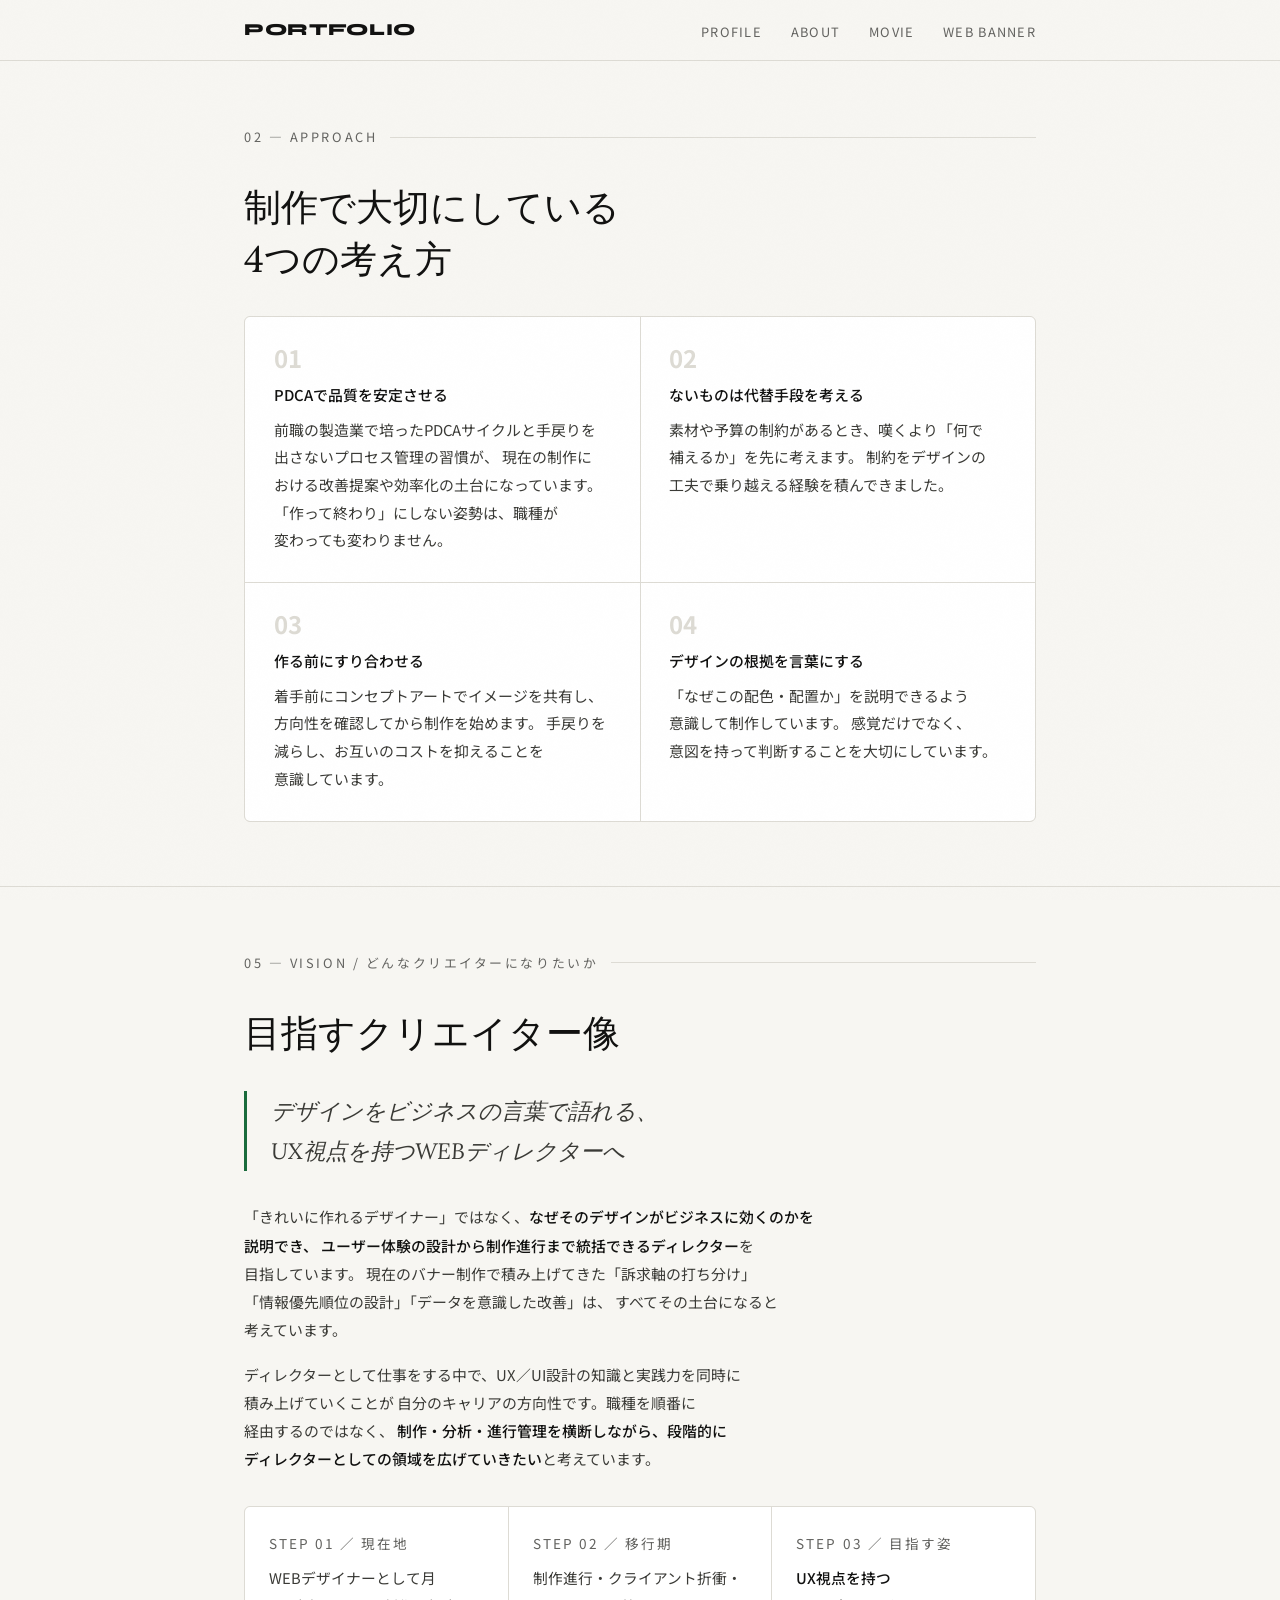
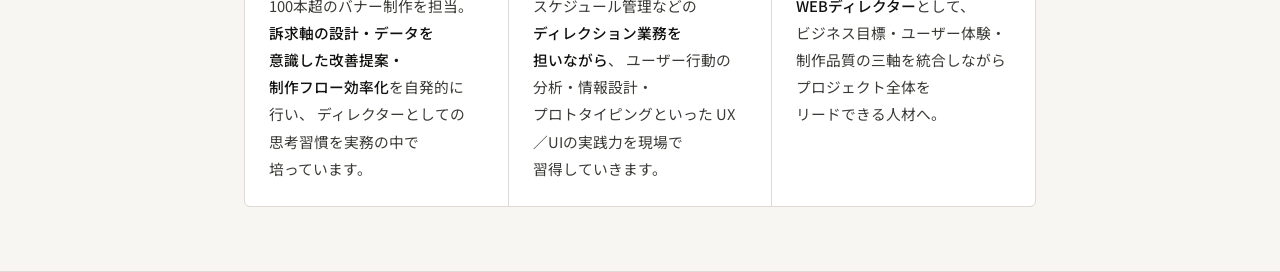
==== about.html @ 29c17f2f "Add files via upload" ====
<!DOCTYPE html>
<html lang="ja">
<head>
<meta charset="UTF-8">
<meta name="viewport" content="width=device-width, initial-scale=1.0">
<title>About | 田中純大 Portfolio</title>
<link href="https://fonts.googleapis.com/css2?family=Noto+Sans+JP:wght@300;400;500;700&family=Syne:wght@700;800&family=Lora:ital,wght@0,400;1,400&display=swap" rel="stylesheet">
<style>
  :root {
    --bg:        #f7f6f2;
    --bg2:       #ffffff;
    --bg3:       #efefeb;
    --border:    #dddbd4;
    --text:      #111110;
    --text-sub:  #3a3a36;
    --text-muted:#636360;
    --accent:    #1a6b3c;
    --accent-lt: #e8f4ed;
    --accent2:   #b45309;
    --accent2-lt:#fef3e2;
    --line:      1px solid var(--border);
    --radius:    6px;
    --max:       840px;
    --sans:      'Noto Sans JP', sans-serif;
    --display:   'Syne', sans-serif;
    --serif:     'Lora', serif;
  }

  *, *::before, *::after { box-sizing: border-box; margin: 0; padding: 0; }
  html { scroll-behavior: smooth; font-size: 16px; }
  body {
    background: var(--bg);
    color: var(--text);
    font-family: var(--sans);
    font-weight: 400;
    font-size: 1rem;
    line-height: 1.9;
    overflow-x: hidden;
  }

  /* PCでは確実にハンバーガーを非表示・ナビを表示 */
  @media (min-width: 769px) {
    .hamburger { display: none !important; }
    .mobile-menu { display: none !important; }
    .nav-links { display: flex !important; }
  }
  body::after {
    content: '';
    position: fixed;
    inset: 0;
    pointer-events: none;
    z-index: 9999;
    opacity: 0.018;
    background-image: url("data:image/svg+xml,%3Csvg xmlns='http://www.w3.org/2000/svg' width='400' height='400'%3E%3Cfilter id='g'%3E%3CfeTurbulence type='fractalNoise' baseFrequency='0.72' numOctaves='4' stitchTiles='stitch'/%3E%3CfeColorMatrix type='saturate' values='0'/%3E%3C/filter%3E%3Crect width='400' height='400' filter='url(%23g)'/%3E%3C/svg%3E");
    background-size: 200px 200px;
  }

  .wrap { max-width: var(--max); margin: 0 auto; padding: 0 1.5rem; }

  /* NAV */
  nav {
    position: sticky; top: 0; z-index: 100;
    background: rgba(247,246,242,0.94);
    backdrop-filter: blur(8px);
    border-bottom: var(--line);
  }
  .nav-inner {
    max-width: var(--max); margin: 0 auto; padding: 0 1.5rem;
    display: flex; justify-content: space-between; align-items: center;
    height: 54px;
  }
  .nav-logo {
    font-family: var(--display); font-size: 1rem; font-weight: 800;
    color: var(--text); text-decoration: none; letter-spacing: 0.04em;
  }
  /* HAMBURGER MENU */
  .hamburger {
    display: flex;
    flex-direction: column;
    justify-content: center;
    gap: 5px;
    width: 36px; height: 36px;
    background: none; border: none;
    cursor: pointer; padding: 4px;
    z-index: 200;
  }
  .hamburger span {
    display: block; width: 22px; height: 2px;
    background: var(--text); border-radius: 2px;
    transition: transform 0.3s, opacity 0.3s;
    transform-origin: center;
  }
  .hamburger.open span:nth-child(1) { transform: translateY(7px) rotate(45deg); }
  .hamburger.open span:nth-child(2) { opacity: 0; }
  .hamburger.open span:nth-child(3) { transform: translateY(-7px) rotate(-45deg); }

  /* モバイルメニュー */
  .mobile-menu {
    display: block;
    position: fixed;
    top: 60px; right: 0;
    width: 220px;
    background: var(--bg2);
    border-left: var(--line);
    border-bottom: var(--line);
    border-radius: 0 0 0 var(--radius);
    box-shadow: -4px 4px 20px rgba(0,0,0,0.08);
    z-index: 150;
    padding: 0.5rem 0;
    transform: translateX(100%);
    transition: transform 0.3s ease;
  }
  .mobile-menu.open { transform: translateX(0); }
  .mobile-menu a {
    display: block; padding: 1rem 1.5rem;
    font-size: 0.93rem; letter-spacing: 0.1em; text-transform: uppercase;
    color: var(--text-sub); text-decoration: none;
    border-bottom: var(--line); transition: background 0.2s, color 0.2s;
  }
  .mobile-menu a:last-child { border-bottom: none; }
  .mobile-menu a:hover { background: var(--accent-lt); color: var(--accent); }

  /* PCナビ：モバイルでは非表示 */
  .nav-links {
    display: none;
    list-style: none;
  }
  .nav-links a {
    font-size: 0.8rem; letter-spacing: 0.1em; text-transform: uppercase;
    color: var(--text-muted); text-decoration: none; transition: color 0.2s;
  }
  .nav-links a:hover { color: var(--accent); }

  /* NAV サイズ */
  .nav-inner { height: 60px; }
  .nav-logo { font-size: 1.05rem; }

  /* PC（769px以上）：ナビ表示、ハンバーガー非表示 */
  @media (min-width: 769px) {
    .hamburger { display: none; }
    .mobile-menu { display: none !important; }
    .nav-links { display: flex; gap: 1.8rem; }
  }
  .mobile-menu a { font-size: 0.92rem; padding: 1rem 1.5rem; }

  /* HERO */
  .hero { padding: 5rem 0 4rem; border-bottom: var(--line); }
  .hero-badge {
    display: inline-flex; align-items: center; gap: 0.5rem;
    background: var(--accent-lt); color: var(--accent);
    font-size: 0.85rem; font-weight: 500; letter-spacing: 0.1em;
    text-transform: uppercase; padding: 0.35rem 0.9rem;
    border-radius: 100px; margin-bottom: 2rem;
  }
  .hero-badge::before { content: '●'; font-size: 0.45rem; }
  .hero-name {
    font-family: var(--display); font-size: clamp(3rem, 10vw, 6rem);
    font-weight: 800; line-height: 1; letter-spacing: -0.01em;
    color: var(--text); margin-bottom: 0.3rem;
  }
  .hero-name-ja {
    font-size: 1rem; font-weight: 400; color: var(--text-muted);
    letter-spacing: 0.25em; margin-bottom: 2rem;
  }
  .hero-name-ja-sep { margin: 0 0.2em; }
  .hero-name-ja-sub { display: inline; }
  .hero-desc {
    font-size: 1.05rem; color: var(--text-sub); max-width: 540px;
    line-height: 2; margin-bottom: 1.5rem;
  }
  @media (max-width: 768px) {
    .hero { padding: 3rem 0 3rem; }
    .hero-name-ja { letter-spacing: 0.08em; line-height: 1.8; }
    .hero-name-ja-sep { display: none; }
    .hero-name-ja-sub { display: block; font-size: 0.9rem; margin-top: 0.15rem; letter-spacing: 0.05em; }
    .hero-desc { font-size: 0.97rem; }
  }
  .hero-desc strong { color: var(--text); font-weight: 500; }

  /* ── VISION BOX ── */
  .hero-vision {
    background: var(--bg2); border: var(--line); border-left: 3px solid var(--accent);
    border-radius: var(--radius); padding: 1.2rem 1.5rem;
    max-width: 540px; margin-bottom: 2rem;
  }
  .hero-vision-label {
    font-size: 0.85rem; letter-spacing: 0.18em; text-transform: uppercase;
    color: var(--accent); font-weight: 500; margin-bottom: 0.4rem;
  }
  .hero-vision-text {
    font-size: 0.93rem; color: var(--text-sub); line-height: 1.85;
  }
  .hero-vision-text strong { color: var(--text); font-weight: 500; }

  .hero-chips { display: flex; flex-wrap: wrap; gap: 0.5rem; }
  .chip {
    font-size: 0.85rem; padding: 0.3rem 0.8rem; border-radius: 100px;
    border: var(--line); color: var(--text-sub); background: var(--bg2);
  }
  .chip.hi {
    background: var(--accent-lt); border-color: var(--accent);
    color: var(--accent); font-weight: 500;
  }
  .chip.ai {
    background: var(--accent2-lt);
    border-color: var(--accent2);
    color: var(--accent2);
    font-weight: 500;
  }

  /* SECTION */
  .sec { padding: 4rem 0; border-bottom: var(--line); }
  .sec-label {
    font-size: 0.8rem; letter-spacing: 0.2em; text-transform: uppercase;
    color: var(--text-muted); margin-bottom: 2rem;
    display: flex; align-items: center; gap: 0.8rem;
  }
  .sec-label::after { content:''; flex:1; height:1px; background:var(--border); }
  .sec-title {
    font-family: var(--serif); font-size: clamp(1.6rem, 3.8vw, 2.3rem);
    font-weight: 400; line-height: 1.4; color: var(--text); margin-bottom: 2rem;
    text-wrap: pretty;
    word-break: keep-all;
    overflow-wrap: break-word;
  }
  @media (max-width: 768px) {
    .sec-title { font-size: 1.35rem; line-height: 1.55; }
  }

  /* 日本語テキスト共通設定 */
  p, li, td, .work-desc, .about-body, .strength-body,
  .philosophy-body, .vision-cell-text, .banner-caption,
  .hero-desc, .hero-vision-text {
    overflow-wrap: break-word;
    line-break: strict;
    word-break: auto-phrase;
  }

  /* PC：1行あたりの文字数を適切に制限 */
  .about-body p,
  .work-desc,
  .strength-body,
  .philosophy-body p,
  .vision-cell-text {
    max-width: 52em;
  }

  /* スマホ：余白を確保して行長を短くする */
  @media (max-width: 768px) {
    .wrap { padding: 0 1.2rem; }
    .about-body p,
    .work-desc,
    .strength-body,
    .philosophy-body p,
    .vision-cell-text,
    .hero-desc,
    .hero-vision-text {
      max-width: 100%;
      font-size: 0.97rem;
      line-height: 2;
    }
    .work-body { padding: 1.2rem; }
    .strength-cell { padding: 1.4rem; }
    .banner-caption { font-size: 0.82rem; line-height: 1.7; }
  }

  /* ABOUT */
  .about-grid {
    display: grid; grid-template-columns: 3fr 2fr;
    gap: 3rem; align-items: start;
  }
  @media (max-width: 768px) { .about-grid { grid-template-columns: 1fr; gap: 2rem; } }
  .about-body { color: var(--text-sub); }
  .about-body p + p { margin-top: 1.2rem; }
  .about-body strong { color: var(--text); font-weight: 500; }

  /* BACK TO TOP */
  .back-to-top {
    position: fixed;
    bottom: 1.8rem; right: 1.8rem;
    width: 46px; height: 46px;
    background: var(--accent);
    border: none; border-radius: 50%;
    cursor: pointer;
    display: flex; align-items: center; justify-content: center;
    box-shadow: 0 4px 14px rgba(26,107,60,0.35);
    opacity: 0;
    transform: translateY(12px);
    transition: opacity 0.3s, transform 0.3s, background 0.2s;
    z-index: 999;
    pointer-events: none;
  }
  .back-to-top.show {
    opacity: 1;
    transform: translateY(0);
    pointer-events: auto;
  }
  .back-to-top:hover { background: #145730; }
  .back-to-top svg { width: 18px; height: 18px; fill: none; stroke: #fff; stroke-width: 2.2; stroke-linecap: round; stroke-linejoin: round; }

  /* CAREER TIMELINE */
  .career-timeline {
    display: flex; flex-direction: column;
    position: relative; padding-left: 1.4rem;
  }
  .career-timeline::before {
    content: ''; position: absolute;
    left: 5px; top: 6px; bottom: 6px;
    width: 1px; background: var(--border);
  }
  .ct-item {
    display: flex; gap: 0.8rem; align-items: flex-start;
    position: relative; padding-bottom: 1.3rem;
  }
  .ct-item:last-child { padding-bottom: 0; }
  .ct-dot {
    width: 11px; height: 11px; border-radius: 50%;
    background: var(--bg2); border: 2px solid var(--border);
    flex-shrink: 0; margin-top: 0.25rem;
    position: absolute; left: -1.4rem;
  }
  .ct-dot-now { border-color: var(--accent); background: var(--accent); }
  .ct-content { display: flex; flex-direction: column; gap: 0.15rem; }
  .ct-year { font-size: 0.72rem; font-weight: 700; color: var(--text-muted); letter-spacing: 0.05em; }
  .ct-text { font-size: 0.8rem; color: var(--text-sub); line-height: 1.6; }

  .skill-block { display: flex; flex-direction: column; gap: 1.3rem; }
  .skill-head {
    display: flex; justify-content: space-between;
    font-size: 0.85rem; margin-bottom: 0.4rem; color: var(--text-sub);
  }
  .skill-head span:last-child { color: var(--text-muted); font-size: 0.7rem; }
  .skill-track { height: 3px; background: var(--border); border-radius: 3px; overflow: hidden; }
  .skill-fill {
    height: 100%; background: linear-gradient(90deg, var(--accent), #2d9e5e);
    border-radius: 3px;
  }

  /* EXPERIENCE TABLE — 担当範囲の明示 */
  .exp-table {
    width: 100%; border-collapse: collapse; font-size: 0.93rem;
    margin-top: 1.5rem;
  }
  .exp-table th {
    text-align: left; font-size: 0.8rem; letter-spacing: 0.12em;
    text-transform: uppercase; color: var(--text-muted); font-weight: 400;
    padding: 0 0.8rem 0.6rem; border-bottom: var(--line);
  }
  .exp-table th:first-child { padding-left: 0; }
  .exp-table td {
    padding: 0.7rem 0.8rem; border-bottom: var(--line);
    vertical-align: top; color: var(--text-sub); line-height: 1.7;
  }
  .exp-table td:first-child { padding-left: 0; color: var(--text); font-weight: 500; white-space: nowrap; }
  .exp-table tr:last-child td { border-bottom: none; }

  /* STRENGTH CARDS */
  .strength-grid {
    display: grid; grid-template-columns: repeat(2, 1fr);
    gap: 1px; background: var(--border);
    border: var(--line); border-radius: var(--radius); overflow: hidden;
  }
  @media (max-width: 768px) { .strength-grid { grid-template-columns: 1fr; } }
  .strength-cell { background: var(--bg2); padding: 1.8rem; }
  .strength-num {
    font-size: 1.5rem; font-weight: 700;
    color: var(--border); line-height: 1; margin-bottom: 0.7rem;
  }
  .strength-title { font-size: 0.93rem; font-weight: 500; color: var(--text); margin-bottom: 0.4rem; }
  .strength-body { font-size: 0.93rem; color: var(--text-sub); line-height: 1.85; }
  .strength-body strong { color: var(--text); font-weight: 500; }

  /* WORK CARDS */
  .works-stack { display: flex; flex-direction: column; gap: 1.5rem; }
  .work-card {
    background: var(--bg2); border: var(--line); border-radius: var(--radius);
    overflow: hidden; transition: box-shadow 0.25s, border-color 0.25s;
  }
  .work-card:hover { border-color: var(--accent); box-shadow: 0 4px 20px rgba(26,107,60,0.07); }
  .work-inner { display: grid; grid-template-columns: 180px 1fr; }
  @media (max-width: 768px) { .work-inner { grid-template-columns: 1fr; } }
  .work-thumb {
    background: var(--bg3); display: flex; flex-direction: column;
    align-items: center; justify-content: center; gap: 0.4rem;
    padding: 1.5rem; border-right: var(--line); min-height: 160px;
  }
  @media (max-width: 768px) { .work-thumb { border-right: none; border-bottom: var(--line); min-height: 90px; } }
  .work-thumb-icon { font-size: 1.6rem; }
  .work-thumb-label { font-size: 0.62rem; color: var(--text-muted); letter-spacing: 0.1em; text-transform: uppercase; text-align: center; }
  .work-body { padding: 1.6rem; }
  .work-cat {
    font-size: 0.8rem; letter-spacing: 0.1em; text-transform: uppercase;
    color: var(--accent2); font-weight: 500; margin-bottom: 0.4rem;
    line-height: 1.7;
  }
  .work-cat .work-date {
    display: inline;
    font-weight: 300; letter-spacing: 0;
    text-transform: none;
  }
  @media (max-width: 768px) {
    .work-cat .work-date { display: block; font-size: 0.82rem; margin-top: 0.1rem; }
  }
  .work-title {
    font-family: var(--serif); font-size: 1.15rem; font-weight: 400;
    margin-bottom: 0.6rem; line-height: 1.5;
    text-wrap: pretty;
  }
  .work-desc { font-size: 0.9rem; color: var(--text-sub); line-height: 1.85; margin-bottom: 1rem; }
  .work-desc strong { color: var(--text); font-weight: 500; }

  /* ── 担当範囲バッジ ── */
  .work-scope {
    background: var(--bg3); border: var(--line); border-radius: 4px;
    padding: 0.7rem 1rem; margin-bottom: 1rem;
    font-size: 0.85rem; color: var(--text-sub);
  }
  .work-scope-label {
    font-size: 0.62rem; letter-spacing: 0.15em; text-transform: uppercase;
    color: var(--text-muted); display: block; margin-bottom: 0.3rem;
  }
  .scope-row { display: flex; flex-wrap: wrap; gap: 0.3rem; }
  .scope-tag {
    font-size: 0.8rem; padding: 0.15rem 0.55rem;
    background: var(--bg2); border: var(--line); border-radius: 3px;
    color: var(--text-sub);
  }
  .scope-tag.mine {
    background: var(--accent-lt); border-color: var(--accent);
    color: var(--accent); font-weight: 500;
  }

  .work-tags { display: flex; flex-wrap: wrap; gap: 0.4rem; margin-bottom: 0.8rem; }
  .work-tag { font-size: 0.85rem; padding: 0.2rem 0.6rem; border: var(--line); color: var(--text-muted); border-radius: 3px; }
  .work-link {
    display: inline-flex; align-items: center; gap: 0.4rem;
    font-size: 0.85rem; color: var(--accent); text-decoration: none;
    font-weight: 500;
  }
  .work-link:hover { text-decoration: underline; }
  .work-link::after { content: '↗'; font-size: 0.8rem; }

  /* BANNER */
  .banner-intro { font-size: 0.93rem; color: var(--text-sub); line-height: 1.85; margin-bottom: 2rem; max-width: 100%; }
  .banner-intro strong { color: var(--text); font-weight: 500; }
  .banner-grid {
    display: grid; grid-template-columns: repeat(2, 1fr);
    gap: 0.8rem; margin-bottom: 1.5rem;
  }
  @media (max-width: 768px) { .banner-grid { grid-template-columns: 1fr; } }
  .banner-card {
    background: var(--bg2); border: var(--line); border-radius: var(--radius);
    overflow: hidden; transition: border-color 0.2s, box-shadow 0.2s;
  }
  .banner-card:hover { border-color: var(--accent); box-shadow: 0 2px 10px rgba(26,107,60,0.08); }
  .banner-thumb {
    aspect-ratio: 5/4; background: var(--bg3);
    display: flex; align-items: center; justify-content: center;
    font-size: 0.85rem; color: var(--text-muted);
  }
  .banner-caption { padding: 0.6rem 0.7rem; font-size: 0.8rem; color: var(--text-muted); line-height: 1.5; border-top: var(--line); }
  .banner-caption strong { display: block; color: var(--text-sub); font-size: 0.85rem; margin-bottom: 0.1rem; }

  /* 制作プロセス：正円モチーフ */
  .process-circle-wrap {
    margin-bottom: 2rem;
    padding: 2rem 1.5rem;
    background: var(--bg2);
    border: var(--line);
    border-radius: var(--radius);
  }
  .process-box-title {
    font-size: 0.7rem; letter-spacing: 0.15em; text-transform: uppercase;
    color: var(--text-muted); font-weight: 500; margin-bottom: 0;
  }
  .process-circle-row {
    display: flex; align-items: flex-start;
    justify-content: center;
    margin-top: 1.5rem;
    flex-wrap: nowrap; overflow-x: auto;
  }
  @media (max-width: 768px) {
    .process-circle-row {
      flex-direction: column;
      align-items: stretch;
      overflow-x: visible;
      gap: 0;
    }
  }
  .process-circle-item {
    display: flex; flex-direction: column;
    align-items: center; flex: 1; min-width: 80px;
  }
  @media (max-width: 768px) {
    .process-circle-item {
      flex-direction: row;
      align-items: center;
      min-width: unset;
      gap: 1rem;
      padding: 0.8rem 0;
      border-bottom: var(--line);
    }
    .process-circle-item:last-child { border-bottom: none; }
  }
  .process-circle {
    width: 52px; height: 52px; border-radius: 50%;
    background: var(--accent-lt); border: 2px solid var(--accent);
    display: flex; align-items: center; justify-content: center;
    flex-shrink: 0; position: relative; z-index: 1;
  }
  .process-circle-last { background: var(--accent); }
  .process-circle-last .process-circle-num { color: #fff; }
  .process-circle-num {
    font-size: 0.8rem; font-weight: 700;
    color: var(--accent); letter-spacing: 0.05em;
  }
  .process-circle-line {
    width: 1px; height: 10px;
    background: var(--accent); opacity: 0.3;
  }
  @media (max-width: 768px) { .process-circle-line { display: none; } }
  .process-circle-label {
    font-size: 0.85rem; color: var(--text-sub);
    text-align: center; line-height: 1.5; padding: 0 0.2rem;
  }
  @media (max-width: 768px) {
    .process-circle-label { text-align: left; font-size: 0.93rem; }
  }
  .process-connector {
    flex: 1; height: 2px;
    background: var(--accent); opacity: 0.2;
    margin-top: 25px; min-width: 10px;
  }
  @media (max-width: 768px) {
    .process-connector { display: none; }
  }
  .banner-note {
    background: var(--accent-lt); border: 1px solid var(--accent);
    border-radius: var(--radius); padding: 1.2rem 1.4rem;
    font-size: 0.93rem; color: var(--text-sub); line-height: 1.85;
  }
  .banner-note strong { color: var(--accent); font-weight: 500; }

  /* STANCE */
  .philosophy-quote {
    font-family: var(--serif); font-size: clamp(1.05rem, 2.5vw, 1.4rem);
    font-style: italic; color: var(--text-sub); line-height: 1.8;
    border-left: 3px solid var(--accent); padding-left: 1.5rem; margin: 2rem 0;
  }
  .philosophy-body { font-size: 0.93rem; color: var(--text-sub); line-height: 1.9; max-width: 580px; }
  .philosophy-body p + p { margin-top: 1rem; }
  .philosophy-body strong { color: var(--text); font-weight: 500; }

  /* VISION SECTION */
  .vision-grid {
    display: grid; grid-template-columns: repeat(2, 1fr);
    gap: 1px; background: var(--border);
    border: var(--line); border-radius: var(--radius); overflow: hidden;
    margin-top: 2rem;
  }
  @media (max-width: 768px) { .vision-grid { grid-template-columns: 1fr !important; } }
  .vision-cell { background: var(--bg2); padding: 1.5rem; }
  .vision-cell-label {
    font-size: 0.85rem; letter-spacing: 0.15em; text-transform: uppercase;
    color: var(--text-muted); margin-bottom: 0.5rem;
  }
  .vision-cell-text { font-size: 0.92rem; color: var(--text-sub); line-height: 1.85; }
  .vision-cell-text strong { color: var(--text); font-weight: 500; }

  /* NOTION GUIDE */
  .notion-guide {
    margin-top: 2.5rem; background: var(--bg2); border: var(--line);
    border-radius: var(--radius); padding: 1.5rem 1.8rem;
  }
  .notion-guide-title {
    font-size: 0.8rem; letter-spacing: 0.15em; text-transform: uppercase;
    color: var(--text-muted); font-weight: 400; margin-bottom: 1.2rem;
  }
  .notion-step {
    display: flex; gap: 1rem; padding: 0.9rem 0;
    border-bottom: var(--line); font-size: 0.81rem; color: var(--text-sub); line-height: 1.8;
  }
  .notion-step:last-child { border-bottom: none; }
  .notion-step-n { font-family: var(--display); font-size: 1rem; font-weight: 800; color: var(--accent2); min-width: 1.4rem; }
  .notion-step strong { color: var(--text); font-weight: 500; }

  /* FOOTER */
  footer { border-top: var(--line); padding: 2rem 0; }
  .footer-inner {
    max-width: var(--max); margin: 0 auto; padding: 0 1.5rem;
    display: flex; justify-content: space-between; align-items: center;
    font-size: 0.85rem; color: var(--text-muted); letter-spacing: 0.05em;
  }

  .sp-only { display: none; }
  @media (max-width: 768px) { .sp-only { display: block; } }
  #about    { background: var(--bg2); }
  #why      { background: var(--bg3); }
  #works    { background: var(--bg2); }
  #banner   { background: #f0f5f1; }
  #stance   { background: var(--bg2); }


  .reveal {
    opacity: 0;
    transform: translateY(24px);
    transition: opacity 0.6s ease, transform 0.6s ease;
  }
  .reveal.visible {
    opacity: 1;
    transform: translateY(0);
  }
  .reveal-delay-1 { transition-delay: 0.1s; }
  .reveal-delay-2 { transition-delay: 0.2s; }
  .reveal-delay-3 { transition-delay: 0.3s; }
  .reveal-delay-4 { transition-delay: 0.4s; }

  /* バナー画像フェードイン */
  .banner-img-fade {
    opacity: 0;
    transition: opacity 0.8s ease;
  }
  .banner-img-fade.visible {
    opacity: 1;
  }
</style>
</head>
<body>

<!-- NAV -->
<nav aria-label="メインナビゲーション">
  <div class="nav-inner">
    <a class="nav-logo" href="index.html">PORTFOLIO</a>
    <ul class="nav-links">
      <li><a href="profile.html">Profile</a></li>
      <li><a href="about.html">About</a></li>
      <li><a href="movie.html">Movie</a></li>
      <li><a href="banner.html">Web Banner</a></li>
    </ul>
    <button class="hamburger" id="hamburger" aria-label="メニューを開く" aria-expanded="false">
      <span></span><span></span><span></span>
    </button>
  </div>
</nav>

<!-- モバイルメニュー -->
<div class="mobile-menu" id="mobileMenu" role="navigation" aria-label="モバイルメニュー">
  <a href="profile.html">Profile</a>
  <a href="about.html">About</a>
  <a href="movie.html">Movie</a>
  <a href="banner.html">Web Banner</a>
</div>


<!-- MAIN -->
<main>
<section id="approach" class="sec" aria-labelledby="why-title">
  <div class="wrap">
    <p class="sec-label">02 — Approach</p>
    <h2 class="sec-title" id="why-title">制作で大切にしている<br>4つの考え方</h2>
    <div class="strength-grid" role="list">

      <div class="strength-cell" role="listitem">
        <div class="strength-num" aria-hidden="true">01</div>
        <h3 class="strength-title">PDCAで品質を安定させる</h3>
        <p class="strength-body">
          前職の製造業で培ったPDCAサイクルと手戻りを出さないプロセス管理の習慣が、
          現在の制作における改善提案や効率化の土台になっています。
          「作って終わり」にしない姿勢は、職種が変わっても変わりません。
        </p>
      </div>

      <div class="strength-cell" role="listitem">
        <div class="strength-num" aria-hidden="true">02</div>
        <h3 class="strength-title">ないものは代替手段を考える</h3>
        <p class="strength-body">
          素材や予算の制約があるとき、嘆くより「何で補えるか」を先に考えます。
          制約をデザインの工夫で乗り越える経験を積んできました。
        </p>
      </div>

      <div class="strength-cell" role="listitem">
        <div class="strength-num" aria-hidden="true">03</div>
        <h3 class="strength-title">作る前にすり合わせる</h3>
        <p class="strength-body">
          着手前にコンセプトアートでイメージを共有し、方向性を確認してから制作を始めます。
          手戻りを減らし、お互いのコストを抑えることを意識しています。
        </p>
      </div>

      <div class="strength-cell" role="listitem">
        <div class="strength-num" aria-hidden="true">04</div>
        <h3 class="strength-title">デザインの根拠を言葉にする</h3>
        <p class="strength-body">
          「なぜこの配色・配置か」を説明できるよう意識して制作しています。
          感覚だけでなく、意図を持って判断することを大切にしています。
        </p>
      </div>

    </div>
  </div>
</section>

<!-- STANCE -->
<section id="vision" class="sec" aria-labelledby="stance-title">
  <div class="wrap">
    <p class="sec-label">05 — Vision / どんなクリエイターになりたいか</p>
    <h2 class="sec-title" id="stance-title">目指すクリエイター像</h2>

    <blockquote class="philosophy-quote">
      デザインをビジネスの言葉で語れる、<br>
      UX視点を持つWEBディレクターへ
    </blockquote>

    <div class="philosophy-body">
      <p>
        「きれいに作れるデザイナー」ではなく、<strong>なぜそのデザインがビジネスに効くのかを説明でき、
        ユーザー体験の設計から制作進行まで統括できるディレクター</strong>を目指しています。
        現在のバナー制作で積み上げてきた「訴求軸の打ち分け」「情報優先順位の設計」「データを意識した改善」は、
        すべてその土台になると考えています。
      </p>
      <p>
        ディレクターとして仕事をする中で、UX／UI設計の知識と実践力を同時に積み上げていくことが
        自分のキャリアの方向性です。職種を順番に経由するのではなく、
        <strong>制作・分析・進行管理を横断しながら、段階的にディレクターとしての領域を広げていきたい</strong>と考えています。
      </p>
    </div>

    <div class="vision-grid" role="list" aria-label="キャリアステップ" style="grid-template-columns:repeat(3,1fr)">
      <div class="vision-cell" role="listitem">
        <p class="vision-cell-label">Step 01 ／ 現在地</p>
        <p class="vision-cell-text">
          WEBデザイナーとして月100本超のバナー制作を担当。
          <strong>訴求軸の設計・データを意識した改善提案・制作フロー効率化</strong>を自発的に行い、
          ディレクターとしての思考習慣を実務の中で培っています。
        </p>
      </div>
      <div class="vision-cell" role="listitem">
        <p class="vision-cell-label">Step 02 ／ 移行期</p>
        <p class="vision-cell-text">
          制作進行・クライアント折衝・スケジュール管理などの<strong>ディレクション業務を担いながら</strong>、
          ユーザー行動の分析・情報設計・プロトタイピングといった
          UX／UIの実践力を現場で習得していきます。
        </p>
      </div>
      <div class="vision-cell" role="listitem">
        <p class="vision-cell-label">Step 03 ／ 目指す姿</p>
        <p class="vision-cell-text">
          <strong>UX視点を持つWEBディレクター</strong>として、
          ビジネス目標・ユーザー体験・制作品質の三軸を統合しながら
          プロジェクト全体をリードできる人材へ。
        </p>
      </div>
    </div>
  </div>
</section>
</main>
<!-- トップへ戻るボタン -->
<button class="back-to-top" id="backToTop" aria-label="ページトップへ戻る">
  <svg viewBox="0 0 24 24"><polyline points="18 15 12 9 6 15"></polyline></svg>
</button>

<script>
  // トップへ戻るボタン
  const backToTop = document.getElementById('backToTop');
  window.addEventListener('scroll', () => {
    if (window.scrollY > 400) {
      backToTop.classList.add('show');
    } else {
      backToTop.classList.remove('show');
    }
  });
  backToTop.addEventListener('click', () => {
    window.scrollTo({ top: 0, behavior: 'smooth' });
  });

  // ハンバーガーメニュー
  const hamburger = document.getElementById('hamburger');
  const mobileMenu = document.getElementById('mobileMenu');

  hamburger.addEventListener('click', () => {
    const isOpen = mobileMenu.classList.toggle('open');
    hamburger.classList.toggle('open');
    hamburger.setAttribute('aria-expanded', isOpen);
  });

  function closeMenu() {
    mobileMenu.classList.remove('open');
    hamburger.classList.remove('open');
    hamburger.setAttribute('aria-expanded', false);
  }

  // メニュー内リンク：閉じるだけ（ページ遷移はブラウザに任せる）
  mobileMenu.querySelectorAll('a').forEach(link => {
    link.addEventListener('click', (e) => {
      closeMenu();
    });
  });
        }, 50);
      }
    });
  });

      }
    });
  });

  // メニュー外タップで閉じる
  document.addEventListener('click', (e) => {
    if (!hamburger.contains(e.target) && !mobileMenu.contains(e.target)) {
      closeMenu();
    }
  });

  // スクロールアニメーション
  const observer = new IntersectionObserver((entries) => {
    entries.forEach(entry => {
      if (entry.isIntersecting) {
        entry.target.classList.add('visible');
      }
    });
  }, { threshold: 0.12 });

  // アニメーション対象を自動で登録
  document.querySelectorAll(
    '.sec-label, .sec-title, .about-body, .skill-block, .exp-table, ' +
    '.strength-cell, .work-card, .banner-card, .banner-intro, .process-box, ' +
    '.banner-note, .philosophy-quote, .philosophy-body, .vision-cell'
  ).forEach((el, i) => {
    el.classList.add('reveal');
    const siblings = Array.from(el.parentElement.children);
    const idx = siblings.indexOf(el) % 4;
    if (idx > 0) el.classList.add(`reveal-delay-${idx}`);
    observer.observe(el);
  });

  // バナー画像フェードイン（不透明度のみ・遅延あり）
  const imgObserver = new IntersectionObserver((entries) => {
    entries.forEach(entry => {
      if (entry.isIntersecting) {
        const img = entry.target;
        const siblings = Array.from(img.closest('.banner-grid').querySelectorAll('.banner-img-fade'));
        const idx = siblings.indexOf(img);
        setTimeout(() => img.classList.add('visible'), idx * 80);
        imgObserver.unobserve(img);
      }
    });
  }, { threshold: 0.1 });

  document.querySelectorAll('.banner-img-fade').forEach(img => imgObserver.observe(img));

  // ── スクロール進捗バー ──
  const progressBar = document.createElement('div');
  progressBar.style.cssText = `
    position: fixed; top: 0; left: 0; height: 3px; width: 0%;
    background: linear-gradient(90deg, var(--accent), var(--accent2));
    z-index: 9999; transition: width 0.1s linear;
    pointer-events: none;
  `;
  document.body.appendChild(progressBar);

  window.addEventListener('scroll', () => {
    const scrollTop = window.scrollY;
    const docHeight = document.documentElement.scrollHeight - window.innerHeight;
    const progress = docHeight > 0 ? (scrollTop / docHeight) * 100 : 0;
    progressBar.style.width = progress + '%';
  });
</script>

</body>
</html>
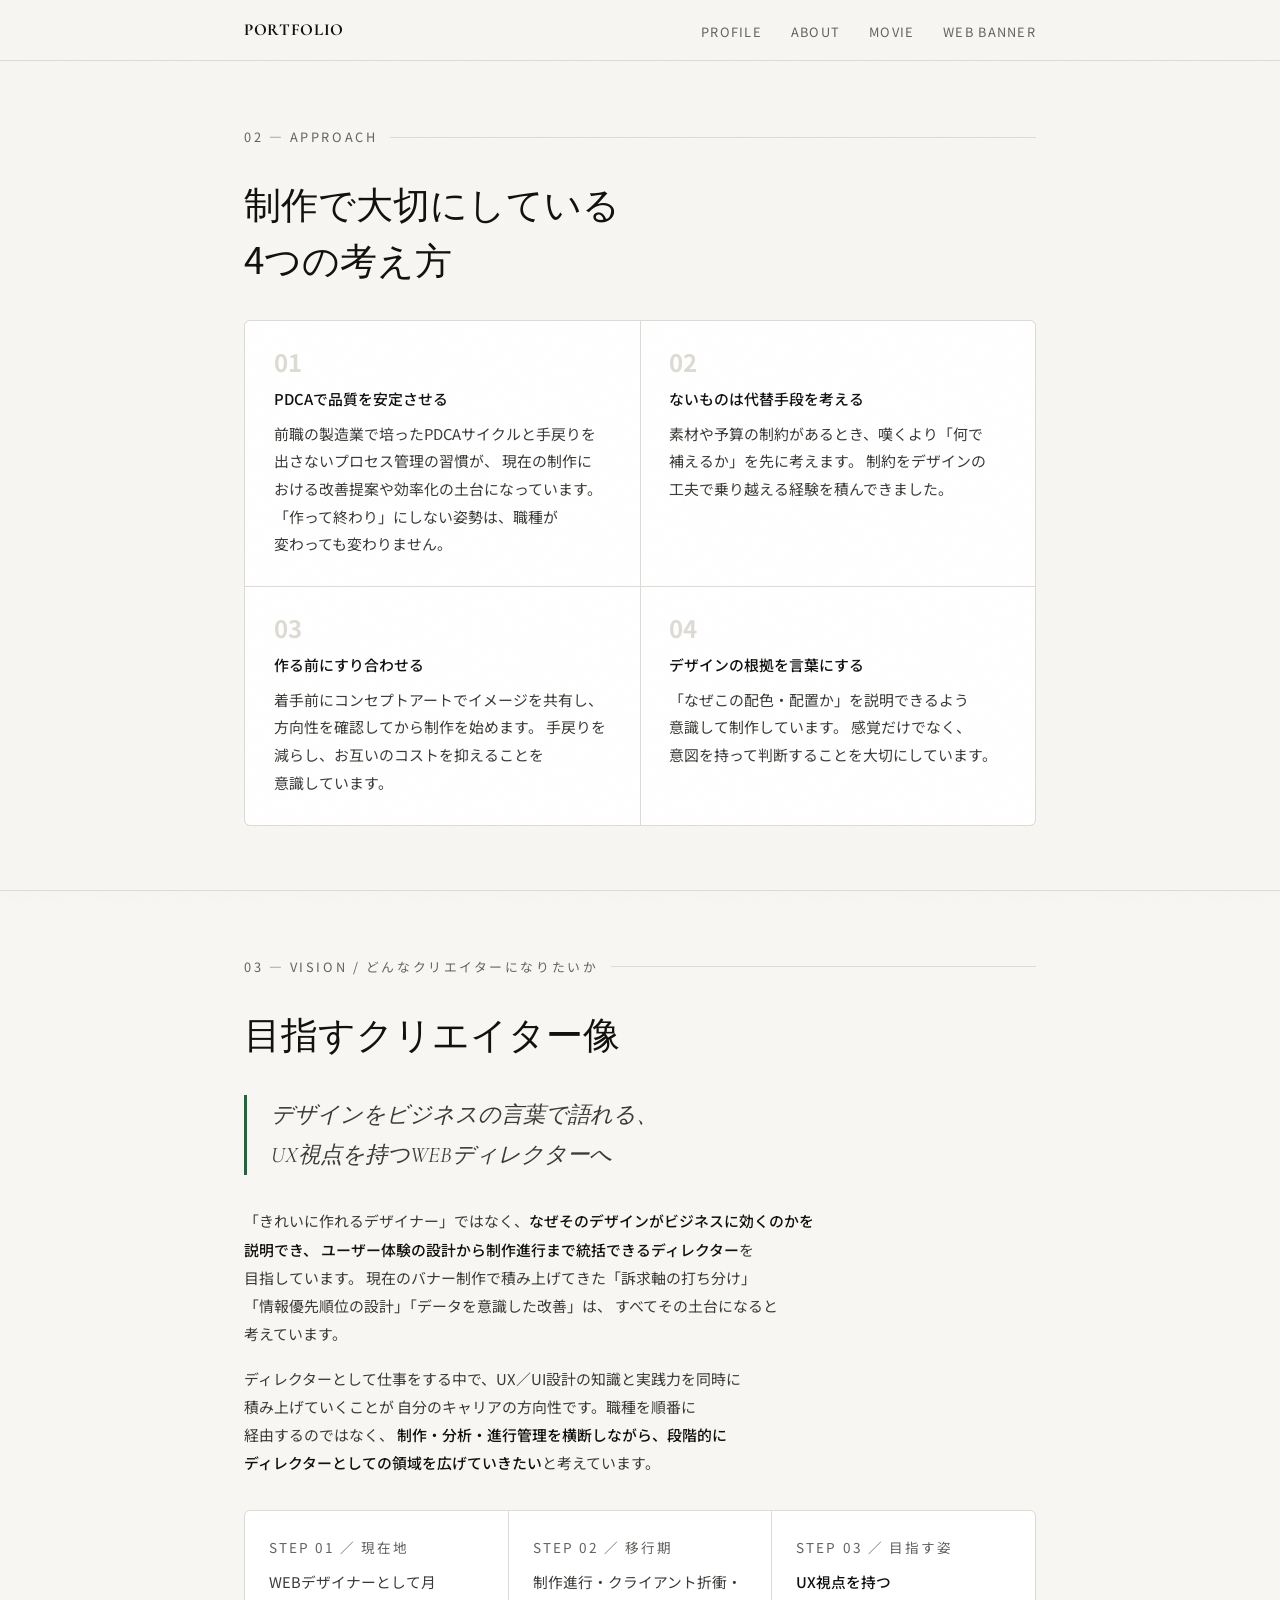
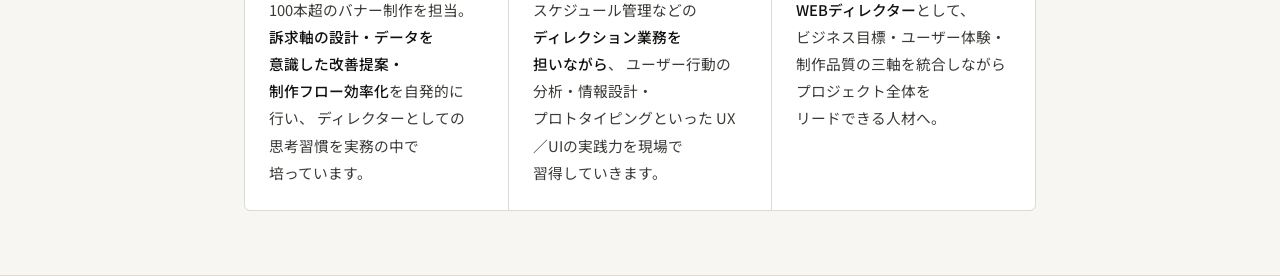
==== commit 8bac8900: "Add files via upload" ====
--- a/about.html
+++ b/about.html
@@ -4,7 +4,7 @@
 <meta charset="UTF-8">
 <meta name="viewport" content="width=device-width, initial-scale=1.0">
 <title>About | 田中純大 Portfolio</title>
-<link href="https://fonts.googleapis.com/css2?family=Noto+Sans+JP:wght@300;400;500;700&family=Syne:wght@700;800&family=Lora:ital,wght@0,400;1,400&display=swap" rel="stylesheet">
+<link href="https://fonts.googleapis.com/css2?family=Noto+Sans+JP:wght@300;400;500;700&family=Cormorant+Garamond:ital,wght@0,300;0,400;0,600;1,300;1,400&display=swap" rel="stylesheet">
 <style>
   :root {
     --bg:        #f7f6f2;
@@ -22,8 +22,8 @@
     --radius:    6px;
     --max:       840px;
     --sans:      'Noto Sans JP', sans-serif;
-    --display:   'Syne', sans-serif;
-    --serif:     'Lora', serif;
+    --display:   'Cormorant Garamond', serif;
+    --serif:     'Cormorant Garamond', serif;
   }
 
   *, *::before, *::after { box-sizing: border-box; margin: 0; padding: 0; }
@@ -657,7 +657,7 @@
 <section id="approach" class="sec" aria-labelledby="why-title">
   <div class="wrap">
     <p class="sec-label">02 — Approach</p>
-    <h2 class="sec-title" id="why-title">制作で大切にしている<br>4つの考え方</h2>
+    <h2 class="sec-title" id="why-title"><span style="display:inline-block">制作で大切にしている</span><br><span style="display:inline-block"><span style="font-family:'Noto Sans JP',sans-serif;font-weight:400">4</span>つの考え方</span></h2>
     <div class="strength-grid" role="list">
 
       <div class="strength-cell" role="listitem">
@@ -704,7 +704,7 @@
 <!-- STANCE -->
 <section id="vision" class="sec" aria-labelledby="stance-title">
   <div class="wrap">
-    <p class="sec-label">05 — Vision / どんなクリエイターになりたいか</p>
+    <p class="sec-label">03 — Vision / どんなクリエイターになりたいか</p>
     <h2 class="sec-title" id="stance-title">目指すクリエイター像</h2>
 
     <blockquote class="philosophy-quote">
